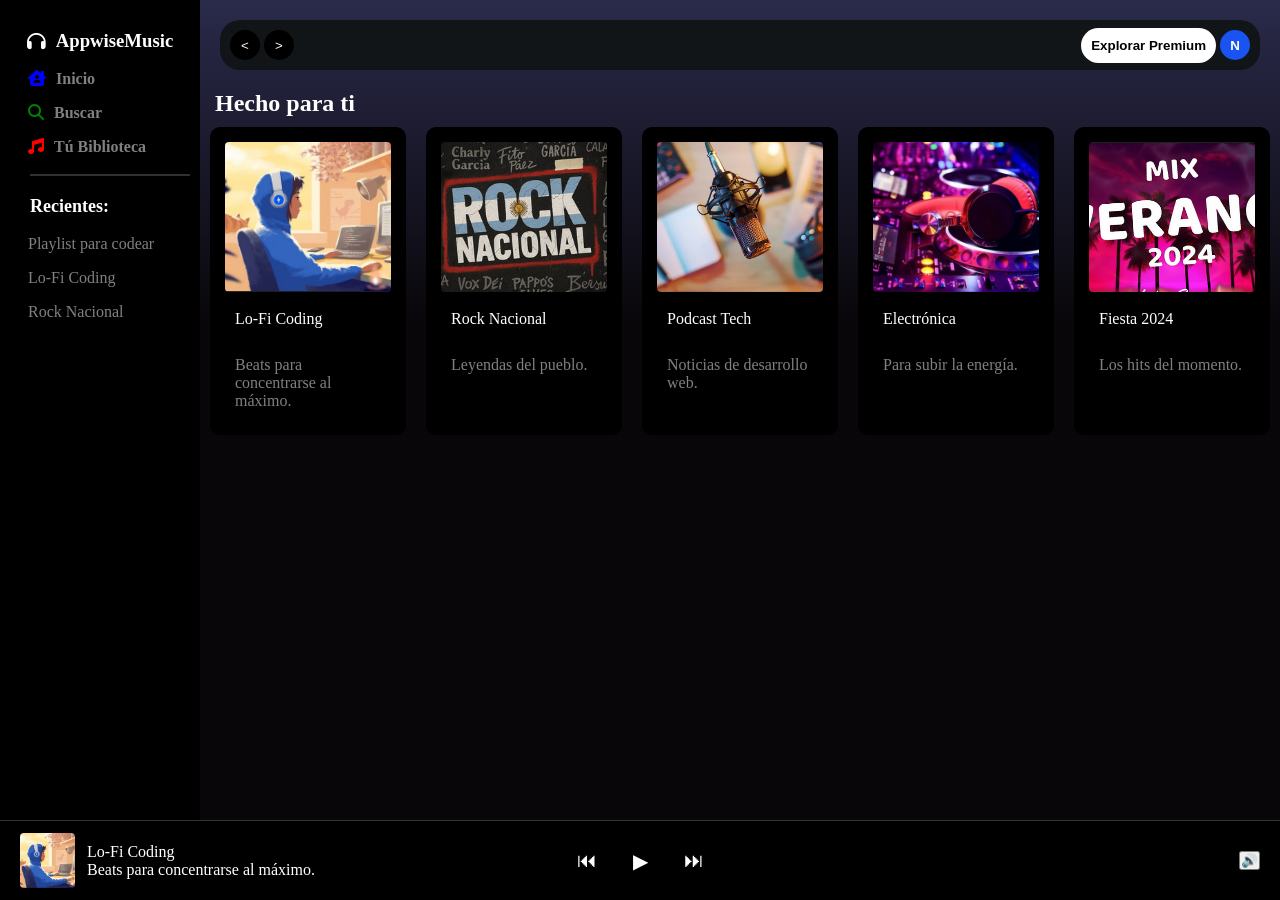
==== index.html @ 3074d069 "Commit inicial Proyecto Final" ====
<!doctype html>
<html lang="es">
  <head>
    <meta charset="UTF-8" />
    <meta name="viewport" content="width=device-width, initial-scale=1.0" />
    <title>Appwise Music - Proyecto Final</title>
    <link rel="stylesheet" href="style.css" />
    <link rel="stylesheet" href="https://cdnjs.cloudflare.com/ajax/libs/font-awesome/6.5.0/css/all.min.css">
  </head>
  
  <body>
    <aside>
      <nav>
        <h3 id="title_aside"><i class="fa-solid fa-headphones" style="color: rgb(255, 255, 255);"></i></i> AppwiseMusic</h3>
        <ul>
          <li><i class="fa-solid fa-house-chimney-user" style="color: blue;"></i><a href="#"> Inicio</a></li>
          <li><i class="fa-solid fa-magnifying-glass" style="color: green;"></i><a href="#"> Buscar</a></li>
          <li><i class="fa-solid fa-music" style="color: red;"></i></i><a href="#"> Tú Biblioteca</a></li>
        </ul>
        <hr id="hr">
        <ul>
          <p id="history">Recientes:</p>
          <li>Playlist para codear</li>
          <li>Lo-Fi Coding</li>
          <li>Rock Nacional</li>
        </ul>
      </nav>
    </aside>

     <main>
       <header>
          <div>
            <button class="nav_button">
              <
            </button>
            <button class="nav_button">
              >
            </button>
          </div>
          <div>
            <button id="premium_button">
              Explorar Premium
            </button>
            <button id="user_button">
              N
            </button>
          </div>
        </header>
        <section >
          <h1>Hecho para ti</h1>
          <div class="Playlist">
            <ul>
              <li><img src="assets/Screenshot_323.png" alt="Lo-Fi Coding">
                <a href="#">Lo-Fi Coding</a>
                <p>
                  Beats para concentrarse al máximo.
                </p>
              </li>
              <li>
                <img src="assets/Screenshot_324.png" alt="Rock Nacional">
                <a href="#">Rock Nacional</a>
                <p>
                  Leyendas del pueblo.
                </p>
              </li>
              <li>
                <img src="assets/Screenshot_325.png" alt="Podcast Tech">
                <a href="#">Podcast Tech</a>
                <p>
                  Noticias de desarrollo web.
                </p>
              </li>
              <li>
                <img src="assets/Screenshot_326.png" alt="Electrónica">
                <a href="#">Electrónica</a>
                <p>
                  Para subir la energía.
                </p>
              </li>
              <li>
                <img src="assets/Screenshot_327.png" alt="Fiesta 2024">
                <a href="#">Fiesta 2024</a>
                <p>
                  Los hits del momento.
                </p>
              </li>
            </ul>
          </div>
        </section>
     </main>
     
    <footer class="player"> <!--/* Class player para darle estilo después en el css */-->
      <div class="player-info"> <!--/* dIV PARA MINIATURA */-->
        <img src="assets/Screenshot_323.png" alt="Lo-Fi Coding"> 
        <div> <!--/*  dIV PARA POSICIONAR LINK Y P */-->
          <a id="player_link" href="#">Lo-Fi Coding</a>
          <p>Beats para concentrarse al máximo.</p>
        </div>
      </div>

      <div class="player-controls"> <!-- Botónes de control del reproductor-->
        <button>⏮</button>
        <button id="play">▶</button> 
        <button>⏭</button>
      </div>

      <div class="player-volume"> <!--Volúmen en un div separado para empujarlo a la derecha--> 
        <button>🔊</button>
      </div>
    </footer>
  </body>
</html>
---- style.css ----
* {
  box-sizing: border-box;
  margin: 0;
  padding: 0;
}

body{
  background-color: #121212;
  color: white;
  display: grid;
  grid-template-columns: 200px 5fr;
  grid-template-rows: 1fr auto; /* main ocupa todo el espacio, footer solo lo que necesita */
  min-height: 100vh; /* Body ocupa al menos toda la pantalla */
}

aside{
  background-color: black;
  color: white;
  padding: 20px;
  align-self: stretch; /* Se estira el aside hasta el final de la fila */
}

#history{
  font-size:large;
  font-weight: bold;
  color: white;
  padding: 10px;
}

#title_aside{
  display: flex;
  justify-content: center;
  align-items: center;
  gap: 10px;
}

#hr{
  border: none;
  height: 2px;
  background-color: rgb(48, 48, 48);
  margin: 10px;
  width: 100%;
}

aside h3{
  padding: 10px;
}

aside li{
  list-style: none;
  color: grey;
  text-decoration: none;
  padding: 8px;
  gap: 10px;
  display: flex;
}

main li a{
  color: white;
}

aside a{
  font-weight: bold;
  color: grey;
  text-decoration: none;
}

aside a:hover {
  color: white;
}

aside li:hover {
  color: white;
  cursor: pointer;
}

main{
  background: linear-gradient(to bottom, #2a2a4b 0%, #080608 40%);
  display: flex;
  flex-direction: column;
}

header{
  background-color: #121517;
  height: 50px;
  display: flex;
  justify-content: space-between;
  align-items: center;
  margin: 20px;
  padding: 10px;
  border-radius: 20px;
}

.nav_button{
  border-radius: 50%;
  height: 30px;
  width: 30px;
  background-color: black;
  color: white;
  border: none;
}

.nav_button:hover{
  background-color: rgb(255, 255, 255);
  color: black;
  cursor: pointer;
}

#premium_button{
  border-radius: 30px;
  background-color: white;
  padding: 10px;
  font-weight: bold;
    border: none;
}

#premium_button:hover{
  background-color: rgb(241, 173, 25);
  color: black;
  cursor: pointer;
}

#user_button{
  background-color: rgb(25, 83, 241);
  color: white;
  border-radius: 50%;
  height: 30px;
  width: 30px;
  font-weight: bold;
  border: none;
}

#user_button:hover{
  background-color: rgb(241, 173, 25);
  color: black;
  cursor: pointer;
}

section h1{
  margin-left: 15px ;
}

section ul{
  display: grid;
  grid-template-columns: repeat(5, 1fr);
  margin: 10px;
  gap: 20px;
}

section li{
  display: flex;
  flex-direction: column;
  align-items: flex-start;
  gap: 8px;
  padding: 15px;
  background-color: black;
  cursor: pointer;
  color: white;
  list-style: none;
  border-radius: 10px;
  transition: background-color 0.2s;
}

section li:hover {
  background-color: #383838;
}

li img {
  width: 100%;
  height: 150px;
  object-fit: cover;
  border-radius: 4px;
}

main li a{
  color: white;
  text-decoration: none;
  padding: 10px;
}

li p {
  padding: 10px;
  color: grey;
  text-align: start;
}

footer{
  display: flex;
  flex-direction: row;
  justify-content: space-between;
  align-items: center;
  height: 80px;
  padding: 0 20px;
  grid-column: 1 / -1;
  background-color: black;
  border-top: 1px solid #333;
}

.player-info {
  display: flex;
  align-items: center;
  gap: 12px;
  width: 30%; /* Ocupa un tercio del footer */
}

.player-info img {
  width: 55px;
  height: 55px;
  object-fit: cover; /* recorta imagen para rellenar sin deformarse */
  border-radius: 4px;
}

#player_link{
  color: white;
  text-decoration: none;
}

.player-controls {
  display: flex;
  align-items: center;
  gap: 16px;
}

.player-controls button {
  background: none;
  border: none;
  padding: 10px;
  color: white;
  font-size: 20px;
  cursor: pointer;
}

.player-controls button:hover {
  color: #1db954;
}

.player-volume {
  width: 30%;
  display: flex;
  justify-content: flex-end;
}

/*  */
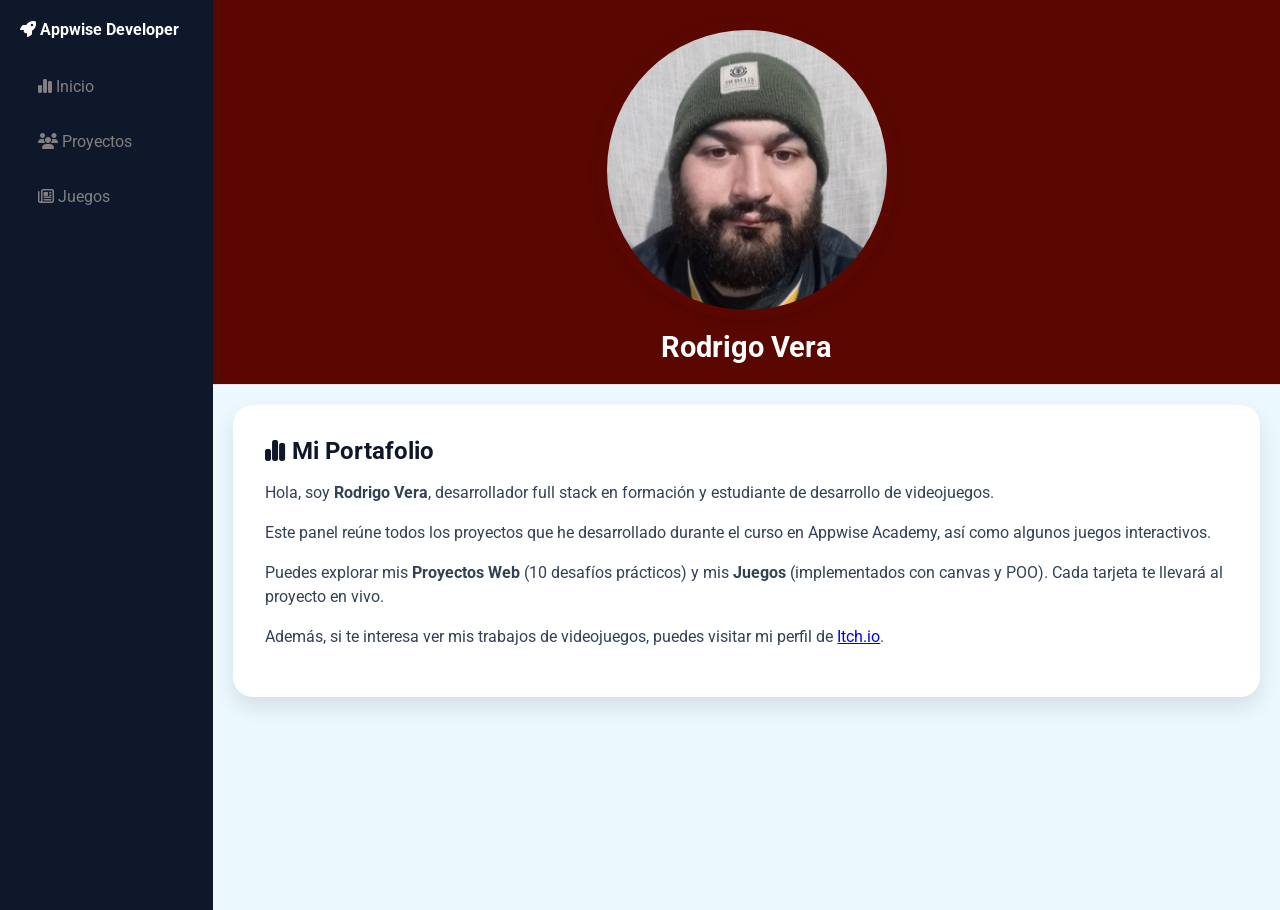
==== commit 59019056: "Proyecto deplegado completo" ====
--- a/index.html
+++ b/index.html
@@ -1,112 +1,48 @@
-<!doctype html>
+<!DOCTYPE html>
 <html lang="es">
-  <head>
-    <meta charset="UTF-8" />
-    <meta name="viewport" content="width=device-width, initial-scale=1.0" />
-    <title>Appwise Music - Proyecto Final</title>
-    <link rel="stylesheet" href="style.css" />
+<head>
+    <meta charset="UTF-8">
+    <meta name="viewport" content="width=device-width, initial-scale=1.0">
+    <title>Admin Panel - Appwise</title>
+    <link href="https://fonts.googleapis.com/css2?family=Roboto:ital,wght@0,100..900;1,100..900&display=swap" rel="stylesheet">
+    <link rel="stylesheet" href="style.css">
     <link rel="stylesheet" href="https://cdnjs.cloudflare.com/ajax/libs/font-awesome/6.5.0/css/all.min.css">
-  </head>
-  
-  <body>
+</head>
+<body>
     <aside>
-      <nav>
-        <h3 id="title_aside"><i class="fa-solid fa-headphones" style="color: rgb(255, 255, 255);"></i></i> AppwiseMusic</h3>
-        <ul>
-          <li><i class="fa-solid fa-house-chimney-user" style="color: blue;"></i><a href="#"> Inicio</a></li>
-          <li><i class="fa-solid fa-magnifying-glass" style="color: green;"></i><a href="#"> Buscar</a></li>
-          <li><i class="fa-solid fa-music" style="color: red;"></i></i><a href="#"> Tú Biblioteca</a></li>
-        </ul>
-        <hr id="hr">
-        <ul>
-          <p id="history">Recientes:</p>
-          <li>Playlist para codear</li>
-          <li>Lo-Fi Coding</li>
-          <li>Rock Nacional</li>
-        </ul>
-      </nav>
+        <h2 id="aside_title"><i class="fa-solid fa-rocket"></i> Appwise Developer</h2>
+        <nav>
+            <ul>
+                <li>
+                    <a href="#" data-page="inicio">
+                        <i class="fa-solid fa-chart-simple"></i>
+                        Inicio
+                    </a>
+                </li>
+                <li>
+                    <a href="#" data-page="proyectos">
+                        <i class="fa-solid fa-users"></i>
+                        Proyectos
+                    </a>
+                </li>
+                <li>
+                    <a href="#" data-page="juegos">
+                        <i class="fa-regular fa-newspaper"></i>
+                        Juegos
+                    </a>
+                </li>
+            </ul>
+        </nav>
     </aside>
-
-     <main>
-       <header>
-          <div>
-            <button class="nav_button">
-              <
-            </button>
-            <button class="nav_button">
-              >
-            </button>
-          </div>
-          <div>
-            <button id="premium_button">
-              Explorar Premium
-            </button>
-            <button id="user_button">
-              N
-            </button>
-          </div>
+    <main>
+        <header>
+            <div class="foto-perfil">
+                <img src="assets/yo.jpeg" alt="Rodrigo Vera" id="fotoPersonal">
+            </div>
+            <h1 id="nombreHeader">Rodrigo Vera</h1>
         </header>
-        <section >
-          <h1>Hecho para ti</h1>
-          <div class="Playlist">
-            <ul>
-              <li><img src="assets/Screenshot_323.png" alt="Lo-Fi Coding">
-                <a href="#">Lo-Fi Coding</a>
-                <p>
-                  Beats para concentrarse al máximo.
-                </p>
-              </li>
-              <li>
-                <img src="assets/Screenshot_324.png" alt="Rock Nacional">
-                <a href="#">Rock Nacional</a>
-                <p>
-                  Leyendas del pueblo.
-                </p>
-              </li>
-              <li>
-                <img src="assets/Screenshot_325.png" alt="Podcast Tech">
-                <a href="#">Podcast Tech</a>
-                <p>
-                  Noticias de desarrollo web.
-                </p>
-              </li>
-              <li>
-                <img src="assets/Screenshot_326.png" alt="Electrónica">
-                <a href="#">Electrónica</a>
-                <p>
-                  Para subir la energía.
-                </p>
-              </li>
-              <li>
-                <img src="assets/Screenshot_327.png" alt="Fiesta 2024">
-                <a href="#">Fiesta 2024</a>
-                <p>
-                  Los hits del momento.
-                </p>
-              </li>
-            </ul>
-          </div>
-        </section>
-     </main>
-     
-    <footer class="player"> <!--/* Class player para darle estilo después en el css */-->
-      <div class="player-info"> <!--/* dIV PARA MINIATURA */-->
-        <img src="assets/Screenshot_323.png" alt="Lo-Fi Coding"> 
-        <div> <!--/*  dIV PARA POSICIONAR LINK Y P */-->
-          <a id="player_link" href="#">Lo-Fi Coding</a>
-          <p>Beats para concentrarse al máximo.</p>
-        </div>
-      </div>
-
-      <div class="player-controls"> <!-- Botónes de control del reproductor-->
-        <button>⏮</button>
-        <button id="play">▶</button> 
-        <button>⏭</button>
-      </div>
-
-      <div class="player-volume"> <!--Volúmen en un div separado para empujarlo a la derecha--> 
-        <button>🔊</button>
-      </div>
-    </footer>
-  </body>
-</html>
+        <div id="contenidoDinamico"></div>
+    </main>
+    <script src="admin.js"></script>
+</body>
+</html>
--- a/style.css
+++ b/style.css
@@ -1,244 +1,428 @@
-
 * {
   box-sizing: border-box;
   margin: 0;
   padding: 0;
 }
 
+/*  */
+
+/* 
+Notas:
+Nº1: ESTO NO HACERLO EN EL BODY ENTERO SI QUIERO UN LAYOUT COMPLETO
+PORQUE CENTRA TODO SIN CONTROL
+display: flex;
+flex-direction: column;
+align-items: center;
+
+Nº2: DISPLAY FLEX AFECTA AL HIJO DIRECTO, NO A SUS HIJOS COMO EN ESTE CASO:
+<nav class="navbar">
+  <ul>
+    <li>...</li>
+  </ul>
+</nav>
+LOS LI NO SE VAN A ALINEAR GRACIAS A DISPLAY FLEX
+
+Nº3: text-align: center; NO CONTROLA DISTRIBUCIÓN DE LINKS
+
+Nº4: SI VOY A USAR FLEX DEBO USARLO BIEN, DEFINIENDO DIRECCION Y DISTRIBUCION DEL FLEX
+FLEX NECESITA DIRECCIÓN Y UN OBJETIVO CLARO
+NO SOLO USAR:
+display: flex;
+align-items: center;
+
+Nº5: REVISAR LAS CLASES DE LO QUE QUIERO MODIFICAR
+
+Nº6: GAP NO SEPARA LINKS, SEPARA HIJOS DIRECTOS EN UN
+CONTENEDOR FLEX/GRID
+
+Nº7 Height Delimita el contenido, si se quiere hacer dinamico hay que sacarlo
+
+Nº8 PARA LAYOUT HORIZONTAL DE 1 FILA DEBEMOS USAR FLEX, NO GRID
+GRID ES CUANDO SE SUMAN FILAS Y COLUMNAS
+
+Nº9 FLEX:1; AYUDA A QUE EL CONTENIDO SE ACOMODE MEJOR, CRECIENDO Y OCUPANDO ESPACIO DISPONIBLE
+
+Nº10 FLEX:WRAP; DEJA QUE LOS ELEMENTOS BAJEN DE LINEA SI NO ENTRAN
+
+Nº11 MARGIN AFECTA AL ELEMENTO, NO A SUS HIJOS
+
+
+*/
+
 body{
-  background-color: #121212;
+    background-color: rgb(255, 252, 252);
+    font-family: 'Roboto', sans-serif;
+    display: grid;
+    grid-template-columns: 1fr 5fr;
+}
+
+main{
+    background-color: rgb(235, 249, 255);
+    min-height: 700px;
+    display: flex;
+    flex-direction: column;
+}
+
+aside{
+  background-color: #0F172A;
   color: white;
-  display: grid;
-  grid-template-columns: 200px 5fr;
-  grid-template-rows: 1fr auto; /* main ocupa todo el espacio, footer solo lo que necesita */
-  min-height: 100vh; /* Body ocupa al menos toda la pantalla */
-}
-
-aside{
-  background-color: black;
-  color: white;
-  padding: 20px;
-  align-self: stretch; /* Se estira el aside hasta el final de la fila */
-}
-
-#history{
-  font-size:large;
-  font-weight: bold;
-  color: white;
-  padding: 10px;
-}
-
-#title_aside{
-  display: flex;
-  justify-content: center;
-  align-items: center;
-  gap: 10px;
-}
-
-#hr{
-  border: none;
-  height: 2px;
-  background-color: rgb(48, 48, 48);
-  margin: 10px;
-  width: 100%;
-}
-
-aside h3{
-  padding: 10px;
-}
-
-aside li{
-  list-style: none;
-  color: grey;
-  text-decoration: none;
-  padding: 8px;
-  gap: 10px;
-  display: flex;
-}
-
-main li a{
-  color: white;
-}
-
-aside a{
-  font-weight: bold;
-  color: grey;
-  text-decoration: none;
-}
-
-aside a:hover {
-  color: white;
-}
-
-aside li:hover {
-  color: white;
-  cursor: pointer;
-}
-
-main{
-  background: linear-gradient(to bottom, #2a2a4b 0%, #080608 40%);
   display: flex;
   flex-direction: column;
+  height: 100%;
+  min-height: 910px;
+  gap: 20px;
+  padding: 20px;
+}
+
+#aside_title{
+  font-size: 1.0rem;
+}
+
+aside a{
+  color: Grey;
+  text-decoration: none;
+  display: block;
+  padding: 8px;
+  border-radius: 5px;
+}
+
+aside a:hover{
+  color: white;
+  background-color: #1e293b;
+}
+
+li{
+  list-style: none;
+  padding: 10px;
+  color: white;
 }
 
 header{
-  background-color: #121517;
-  height: 50px;
+  background-color: white;
+  color: black;
   display: flex;
+  height: 70px;
   justify-content: space-between;
   align-items: center;
-  margin: 20px;
+  border-color: 1px solid grey;
+}
+
+header div{
+  display: flex;
+  align-items: center;
   padding: 10px;
-  border-radius: 20px;
-}
-
-.nav_button{
+  gap: 10px;
+}
+
+#search{
+  border-radius: 30px;
+  padding: 10px;
+  margin: 10px;
+  width: 300px;
+  height: 40px;
+}
+
+img{
   border-radius: 50%;
-  height: 30px;
-  width: 30px;
-  background-color: black;
-  color: white;
-  border: none;
-}
-
-.nav_button:hover{
-  background-color: rgb(255, 255, 255);
-  color: black;
-  cursor: pointer;
-}
-
-#premium_button{
-  border-radius: 30px;
-  background-color: white;
-  padding: 10px;
-  font-weight: bold;
-    border: none;
-}
-
-#premium_button:hover{
-  background-color: rgb(241, 173, 25);
-  color: black;
-  cursor: pointer;
-}
-
-#user_button{
-  background-color: rgb(25, 83, 241);
-  color: white;
-  border-radius: 50%;
-  height: 30px;
-  width: 30px;
-  font-weight: bold;
-  border: none;
-}
-
-#user_button:hover{
-  background-color: rgb(241, 173, 25);
-  color: black;
-  cursor: pointer;
-}
-
-section h1{
-  margin-left: 15px ;
-}
-
-section ul{
+  width: 60px;
+  height: 60px;
+  object-fit: cover;
+  object-position: center top; /* 👈 mueve la imagen */
+}
+
+#articles{
   display: grid;
-  grid-template-columns: repeat(5, 1fr);
-  margin: 10px;
+  grid-template-columns: repeat(3, 1fr);
   gap: 20px;
 }
 
-section li{
+article{
   display: flex;
   flex-direction: column;
-  align-items: flex-start;
-  gap: 8px;
-  padding: 15px;
-  background-color: black;
-  cursor: pointer;
+  justify-content: center;
+  border-radius: 10px;
+  margin: 0px 20px;
+  padding: 20px;
+  gap: 20px;
+  background-color: white;
+  box-shadow: 0 10px 20px;
+}
+
+#title_articles{
+  margin-top: 20px;
+  margin-left: 30px;
+  grid-column: span 2;
+}
+
+#new_user{
+  width: fit-content;
+  justify-self: end;
+  background-color: rgb(91, 91, 255);
   color: white;
-  list-style: none;
-  border-radius: 10px;
-  transition: background-color 0.2s;
-}
-
-section li:hover {
-  background-color: #383838;
-}
-
-li img {
-  width: 100%;
-  height: 150px;
-  object-fit: cover;
-  border-radius: 4px;
-}
-
-main li a{
-  color: white;
-  text-decoration: none;
+  border-radius: 10px;
   padding: 10px;
-}
-
-li p {
+  margin: 10px;
+}
+
+#title_table{
+  margin-top: 40px;
+  margin-left: 30px;
+  padding: 0;
+}
+
+#table_section{
+  background-color: white;
+  display: grid;
+  grid-template-columns: 1fr;
+  margin: 10px;
+  border-radius: 10px;
+}
+
+table{
+  overflow: hidden;
+  border-collapse: separate;
+  border-spacing: 0;
+  border-radius: 10px;
+  box-shadow: 0 10px 20px;
+}
+
+thead{
+  background-color: rgb(197, 197, 197);
+  border-bottom: 1px solid rgb(197, 197, 197);
+}
+
+th, td{
+  border-bottom: 1px solid rgb(197, 197, 197);
+  border-collapse: collapse;
   padding: 10px;
+  text-align: start;
+}
+
+.article_title{
   color: grey;
-  text-align: start;
-}
-
-footer{
-  display: flex;
-  flex-direction: row;
-  justify-content: space-between;
-  align-items: center;
-  height: 80px;
-  padding: 0 20px;
-  grid-column: 1 / -1;
-  background-color: black;
-  border-top: 1px solid #333;
-}
-
-.player-info {
-  display: flex;
-  align-items: center;
-  gap: 12px;
-  width: 30%; /* Ocupa un tercio del footer */
-}
-
-.player-info img {
-  width: 55px;
-  height: 55px;
-  object-fit: cover; /* recorta imagen para rellenar sin deformarse */
-  border-radius: 4px;
-}
-
-#player_link{
-  color: white;
-  text-decoration: none;
-}
-
-.player-controls {
-  display: flex;
-  align-items: center;
-  gap: 16px;
-}
-
-.player-controls button {
-  background: none;
-  border: none;
-  padding: 10px;
-  color: white;
-  font-size: 20px;
-  cursor: pointer;
-}
-
-.player-controls button:hover {
-  color: #1db954;
-}
-
-.player-volume {
-  width: 30%;
-  display: flex;
-  justify-content: flex-end;
-}
-
-/*  */+  font-size: 0.9rem;
+}
+
+.value{
+  font-size: 2rem;
+  font-weight: bold;
+  color: black;
+}
+
+.change{
+  background-color: rgb(151, 253, 151);
+  border-radius: 10px;
+  color: green;
+  padding: 2px 8px;
+  width: fit-content;
+}
+
+#atention{
+  width: fit-content;
+  text-align: center;
+  background-color: rgb(247, 174, 174);
+  color: red;
+  border-radius: 10px;
+  padding: 2px 8px;
+}
+
+.status{
+  color: rgb(38, 76, 202);
+  background-color: rgb(156, 202, 223);
+  width: fit-content;
+  border-radius: 10px;
+  padding: 5px;
+}
+
+#status_failed{
+  color: red;
+  padding: 5px;
+  background-color: rgb(247, 174, 174);
+  width: fit-content;
+  border-radius: 10px;
+}
+
+.user{
+  font-weight: bold;
+}
+
+.acction{
+  color: rgb(43, 42, 42);
+}
+
+dialog {
+    border: none;
+    border-radius: 10px;
+    padding: 20px;
+    width: 300px;
+    box-shadow: 0 10px 20px rgba(0,0,0,0.2);
+    margin: auto;
+}
+
+dialog::backdrop {
+    background-color: rgba(0,0,0,0.5);
+}
+
+dialog form {
+    display: flex;
+    flex-direction: column;
+    gap: 15px;
+    margin-top: 15px;
+}
+
+dialog input {
+    padding: 8px;
+    border-radius: 5px;
+    border: 1px solid #ccc;
+}
+
+dialog button {
+    padding: 8px;
+    border-radius: 5px;
+    border: none;
+    cursor: pointer;
+}
+
+dialog button[type="submit"] {
+    background-color: rgb(91, 91, 255);
+    color: white;
+}
+
+dialog button[type="button"] {
+    background-color: #ccc;
+}
+
+.grid-cards {
+    display: grid;
+    grid-template-columns: repeat(auto-fill, minmax(280px, 1fr));
+    gap: 24px;
+    padding: 20px;
+}
+
+.card {
+    background-color: white;
+    border-radius: 20px;
+    padding: 1.5rem;
+    text-align: center;
+    transition: transform 0.2s, box-shadow 0.2s;
+    box-shadow: 0 4px 6px -1px rgba(0,0,0,0.1);
+}
+
+.card:hover {
+    transform: translateY(-5px);
+    box-shadow: 0 20px 25px -5px rgba(0,0,0,0.1);
+}
+
+.card-icon {
+    font-size: 2.5rem;
+    color: #3b82f6;
+    margin-bottom: 1rem;
+}
+
+.card h3 {
+    margin-bottom: 0.5rem;
+    color: #0f172a;
+}
+
+.card p {
+    color: #475569;
+    font-size: 0.9rem;
+    margin-bottom: 1.5rem;
+}
+
+.btn {
+    display: inline-block;
+    background-color: #3b82f6;
+    color: white;
+    padding: 8px 20px;
+    border-radius: 30px;
+    text-decoration: none;
+    font-weight: 500;
+    transition: background 0.2s;
+}
+
+.btn:hover {
+    background-color: #2563eb;
+}
+
+.presentacion {
+    padding: 2rem;
+    background-color: white;
+    margin: 20px;
+    border-radius: 20px;
+    box-shadow: 0 10px 20px rgba(0,0,0,0.1);
+}
+
+.presentacion h2 {
+    color: #0f172a;
+    margin-bottom: 1rem;
+}
+
+.presentacion p {
+    color: #334155;
+    line-height: 1.5;
+    margin-bottom: 1rem;
+}
+
+header {
+    background-color: rgb(90, 7, 1);
+    display: flex;
+    flex-direction: column;
+    align-items: center;
+    justify-content: center;
+    height: auto;
+    padding: 20px;
+    border-bottom: 1px solid #e0e0e0;
+}
+
+.foto-perfil {
+    width: 300px;
+    height: 300px;
+    border-radius: 50%;
+    overflow: hidden;
+    margin-bottom: 10px;
+    box-shadow: 0 4px 10px rgba(0,0,0,0.1);
+}
+
+#fotoPersonal {
+    width: 100%;
+    height: 100%;
+    object-fit: cover;
+    object-position: center 50%;
+}
+
+#nombreHeader {
+    font-size: 1.8rem;
+    color: #ffffff;
+    margin: 0;
+}
+
+.vista-proyectos {
+    background-image: url('assets/fondo-proyectos.jpg');
+    background-size: cover;
+    background-position: center;
+    background-repeat: no-repeat;
+    background-attachment: fixed;
+    padding: 20px;
+    border-radius: 20px;
+}
+
+.vista-juegos {
+    background-image: url('assets/fondo-juegos.jpg');
+    background-size: cover;
+    background-position: center;
+    background-repeat: no-repeat;
+    background-attachment: fixed;
+    padding: 20px;
+    border-radius: 20px;
+}
+
+.vista-proyectos .card,
+.vista-juegos .card {
+    background-color: rgba(255, 255, 255, 0.95);
+    backdrop-filter: blur(2px);
+}
+
+#search, .avatar {
+    display: none;
+}
